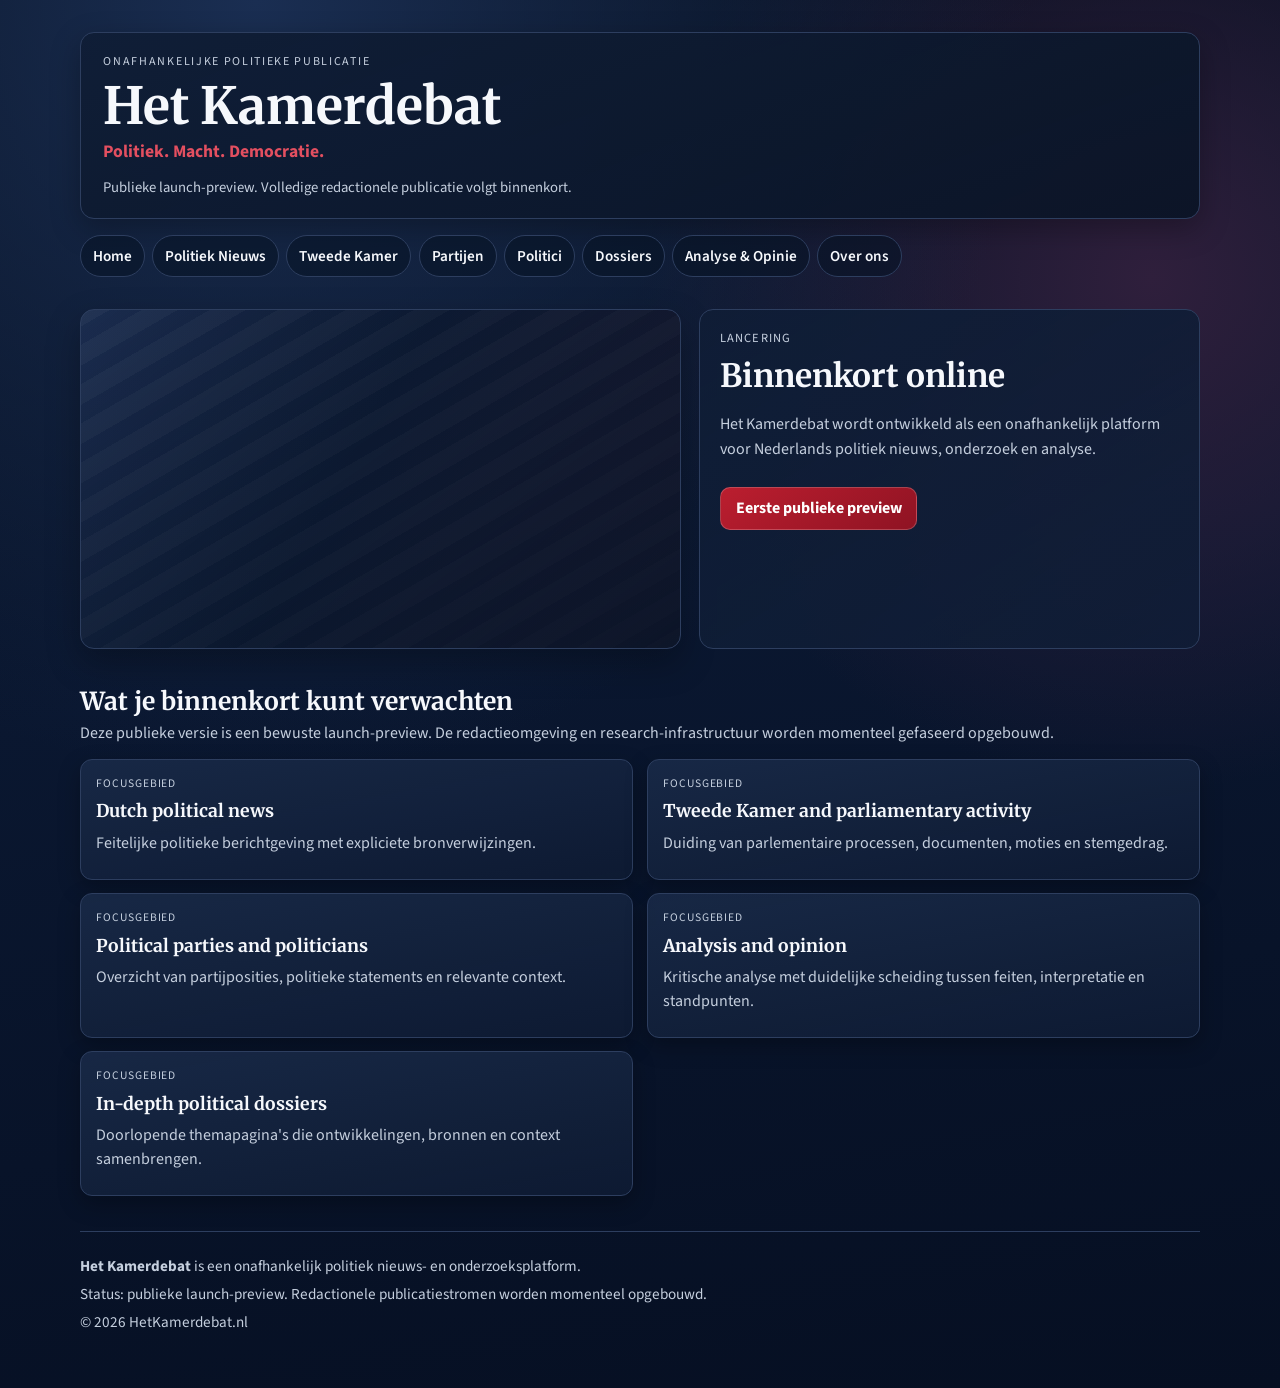
==== website/index.html @ 4af2d3d5 "Prepare static launch preview for Vercel" ====
<!DOCTYPE html>
<html lang="nl">
  <head>
    <meta charset="UTF-8" />
    <meta name="viewport" content="width=device-width, initial-scale=1.0" />
    <title>Het Kamerdebat | Politiek. Macht. Democratie.</title>
    <meta
      name="description"
      content="Het Kamerdebat is een onafhankelijk platform voor Nederlands politiek nieuws, onderzoek en analyse."
    />
    <link rel="preconnect" href="https://fonts.googleapis.com" />
    <link rel="preconnect" href="https://fonts.gstatic.com" crossorigin />
    <link
      href="https://fonts.googleapis.com/css2?family=Merriweather:wght@400;700;900&family=Source+Sans+3:wght@400;600;700&display=swap"
      rel="stylesheet"
    />
    <link rel="stylesheet" href="css/style.css" />
  </head>
  <body>
    <div class="site-shell">
      <header class="site-header">
        <div class="brand-row">
          <p class="kicker">ONAFHANKELIJKE POLITIEKE PUBLICATIE</p>
          <h1>Het Kamerdebat</h1>
          <p class="tagline">Politiek. Macht. Democratie.</p>
          <p class="sample-note">Publieke launch-preview. Volledige redactionele publicatie volgt binnenkort.</p>
        </div>

        <nav aria-label="Hoofdnavigatie" class="main-nav">
          <a href="#">Home</a>
          <a href="#">Politiek Nieuws</a>
          <a href="#">Tweede Kamer</a>
          <a href="#">Partijen</a>
          <a href="#">Politici</a>
          <a href="#">Dossiers</a>
          <a href="#">Analyse &amp; Opinie</a>
          <a href="#">Over ons</a>
        </nav>
      </header>

      <main>
        <section class="hero" aria-labelledby="hero-headline">
          <div class="hero-media" role="img" aria-label="Illustratieve visuele header van het platform"></div>
          <div class="hero-copy">
            <p class="section-label">Lancering</p>
            <h2 id="hero-headline">
              Binnenkort online
            </h2>
            <p>
              Het Kamerdebat wordt ontwikkeld als een onafhankelijk platform voor Nederlands politiek nieuws,
              onderzoek en analyse.
            </p>
            <a class="cta" href="#" aria-disabled="true">Eerste publieke preview</a>
          </div>
        </section>

        <section class="content-section" aria-labelledby="platform-heading">
          <div class="section-head">
            <h3 id="platform-heading">Wat je binnenkort kunt verwachten</h3>
            <p>
              Deze publieke versie is een bewuste launch-preview. De redactieomgeving en research-infrastructuur
              worden momenteel gefaseerd opgebouwd.
            </p>
          </div>
          <div class="card-grid two-col">
            <article class="card">
              <p class="meta">Focusgebied</p>
              <h4>Dutch political news</h4>
              <p>
                Feitelijke politieke berichtgeving met expliciete bronverwijzingen.
              </p>
            </article>
            <article class="card">
              <p class="meta">Focusgebied</p>
              <h4>Tweede Kamer and parliamentary activity</h4>
              <p>
                Duiding van parlementaire processen, documenten, moties en stemgedrag.
              </p>
            </article>
            <article class="card">
              <p class="meta">Focusgebied</p>
              <h4>Political parties and politicians</h4>
              <p>
                Overzicht van partijposities, politieke statements en relevante context.
              </p>
            </article>
            <article class="feature-card">
              <p class="meta">Focusgebied</p>
              <h4>Analysis and opinion</h4>
              <p>
                Kritische analyse met duidelijke scheiding tussen feiten, interpretatie en standpunten.
              </p>
            </article>
            <article class="feature-card">
              <p class="meta">Focusgebied</p>
              <h4>In-depth political dossiers</h4>
              <p>
                Doorlopende themapagina's die ontwikkelingen, bronnen en context samenbrengen.
              </p>
            </article>
          </div>
        </section>
      </main>

      <footer class="site-footer">
        <p><strong>Het Kamerdebat</strong> is een onafhankelijk politiek nieuws- en onderzoeksplatform.</p>
        <p>
          Status: publieke launch-preview. Redactionele publicatiestromen worden momenteel opgebouwd.
        </p>
        <p>© 2026 HetKamerdebat.nl</p>
      </footer>
    </div>
  </body>
</html>
---- website/css/style.css ----
:root {
  --bg: #071225;
  --surface: #0f1d36;
  --surface-soft: #182947;
  --ink: #f6f8fc;
  --ink-soft: #c5cfde;
  --accent: #bb1e2f;
  --accent-soft: #e34f60;
  --stroke: #2d3e5f;
  --shadow: rgba(0, 0, 0, 0.28);
  --radius: 14px;
}

* {
  box-sizing: border-box;
}

body {
  margin: 0;
  font-family: "Source Sans 3", sans-serif;
  color: var(--ink);
  background:
    radial-gradient(circle at 20% 0%, #1a2e52 0%, transparent 45%),
    radial-gradient(circle at 90% 20%, #2f1f3c 0%, transparent 32%),
    linear-gradient(170deg, #050d1b 0%, #0a1730 45%, #060f22 100%);
  min-height: 100vh;
}

.site-shell {
  width: min(1120px, 92vw);
  margin: 0 auto;
  padding: 2rem 0 3rem;
}

.site-header {
  margin-bottom: 2rem;
}

.brand-row {
  padding: 1.25rem 1.4rem;
  border: 1px solid var(--stroke);
  border-radius: var(--radius);
  background: linear-gradient(160deg, rgba(15, 29, 54, 0.96), rgba(10, 20, 38, 0.92));
  box-shadow: 0 10px 30px var(--shadow);
}

.kicker {
  margin: 0;
  font-size: 0.75rem;
  letter-spacing: 0.14em;
  text-transform: uppercase;
  color: var(--ink-soft);
}

.brand-row h1 {
  margin: 0.55rem 0 0.3rem;
  font-family: "Merriweather", serif;
  font-size: clamp(2rem, 4vw, 3.2rem);
  line-height: 1.08;
}

.tagline {
  margin: 0;
  font-size: 1.1rem;
  color: var(--accent-soft);
  font-weight: 700;
}

.sample-note {
  margin: 0.85rem 0 0;
  color: var(--ink-soft);
  font-size: 0.92rem;
}

.main-nav {
  margin-top: 1rem;
  display: flex;
  flex-wrap: wrap;
  gap: 0.45rem;
}

.main-nav a {
  color: var(--ink);
  text-decoration: none;
  padding: 0.55rem 0.75rem;
  border: 1px solid var(--stroke);
  border-radius: 999px;
  background: rgba(7, 18, 37, 0.56);
  font-weight: 600;
  font-size: 0.95rem;
  transition: 0.2s ease;
}

.main-nav a:hover,
.main-nav a:focus-visible {
  border-color: var(--accent-soft);
  color: #fff;
  background: rgba(187, 30, 47, 0.2);
}

.hero {
  display: grid;
  grid-template-columns: 1.2fr 1fr;
  gap: 1.1rem;
  margin-bottom: 2.3rem;
}

.hero-media {
  min-height: 340px;
  border-radius: var(--radius);
  border: 1px solid var(--stroke);
  background:
    linear-gradient(145deg, rgba(5, 12, 24, 0.25), rgba(6, 18, 36, 0.86)),
    repeating-linear-gradient(
      -30deg,
      rgba(255, 255, 255, 0.06),
      rgba(255, 255, 255, 0.06) 18px,
      rgba(255, 255, 255, 0.01) 18px,
      rgba(255, 255, 255, 0.01) 34px
    ),
    linear-gradient(120deg, #1f355f, #0f1f3f 45%, #2c1f3d);
  box-shadow: 0 14px 34px var(--shadow);
}

.hero-copy {
  padding: 1.2rem 1.25rem;
  border-radius: var(--radius);
  border: 1px solid var(--stroke);
  background: linear-gradient(150deg, rgba(15, 29, 54, 0.96), rgba(15, 29, 54, 0.82));
}

.section-label {
  margin: 0;
  text-transform: uppercase;
  letter-spacing: 0.09em;
  color: var(--ink-soft);
  font-size: 0.78rem;
}

.hero-copy h2 {
  margin: 0.55rem 0 0.7rem;
  font-family: "Merriweather", serif;
  font-size: clamp(1.4rem, 2.6vw, 2rem);
  line-height: 1.2;
}

.hero-copy p {
  color: var(--ink-soft);
  line-height: 1.55;
}

.cta {
  display: inline-block;
  margin-top: 0.6rem;
  color: #fff;
  text-decoration: none;
  background: linear-gradient(145deg, var(--accent), #8f1323);
  border: 1px solid rgba(255, 255, 255, 0.2);
  padding: 0.58rem 0.92rem;
  border-radius: 10px;
  font-weight: 700;
}

.content-section {
  margin-bottom: 2rem;
}

.section-head h3 {
  margin: 0;
  font-family: "Merriweather", serif;
  font-size: 1.55rem;
}

.section-head p {
  margin: 0.35rem 0 0.9rem;
  color: var(--ink-soft);
}

.card-grid {
  display: grid;
  gap: 0.85rem;
}

.three-col {
  grid-template-columns: repeat(3, minmax(0, 1fr));
}

.two-col {
  grid-template-columns: repeat(2, minmax(0, 1fr));
}

.card,
.feature-card,
.dossier-list article {
  border: 1px solid var(--stroke);
  border-radius: 12px;
  background: linear-gradient(170deg, rgba(24, 41, 71, 0.92), rgba(14, 27, 51, 0.88));
  padding: 0.92rem 0.95rem;
  box-shadow: 0 8px 22px var(--shadow);
}

.meta {
  margin: 0;
  text-transform: uppercase;
  letter-spacing: 0.08em;
  font-size: 0.72rem;
  color: var(--ink-soft);
}

.card h4,
.feature-card h4,
.dossier-list h4 {
  margin: 0.42rem 0 0.46rem;
  font-family: "Merriweather", serif;
  font-size: 1.1rem;
  line-height: 1.35;
}

.card p,
.feature-card p,
.dossier-list p {
  margin: 0 0 0.55rem;
  color: var(--ink-soft);
  line-height: 1.48;
}

.card a,
.feature-card a {
  color: #ffd1d7;
  text-decoration: none;
  font-weight: 700;
}

.sample-follow {
  display: inline-block;
  margin-top: 0.35rem;
  padding: 0.28rem 0.55rem;
  border-radius: 999px;
  border: 1px solid rgba(227, 79, 96, 0.55);
  color: #ffd1d7;
  background: rgba(187, 30, 47, 0.12);
  font-size: 0.8rem;
}

.dossier-list {
  display: grid;
  gap: 0.75rem;
}

.site-footer {
  margin-top: 2.2rem;
  padding-top: 1rem;
  border-top: 1px solid var(--stroke);
  color: var(--ink-soft);
  font-size: 0.95rem;
}

.site-footer p {
  margin: 0.4rem 0;
}

@media (max-width: 980px) {
  .hero {
    grid-template-columns: 1fr;
  }

  .three-col,
  .two-col {
    grid-template-columns: 1fr 1fr;
  }
}

@media (max-width: 680px) {
  .site-shell {
    width: min(1120px, 94vw);
    padding-top: 1.2rem;
  }

  .brand-row {
    padding: 1rem;
  }

  .main-nav a {
    width: 100%;
    text-align: center;
  }

  .three-col,
  .two-col {
    grid-template-columns: 1fr;
  }

  .hero-media {
    min-height: 240px;
  }
}
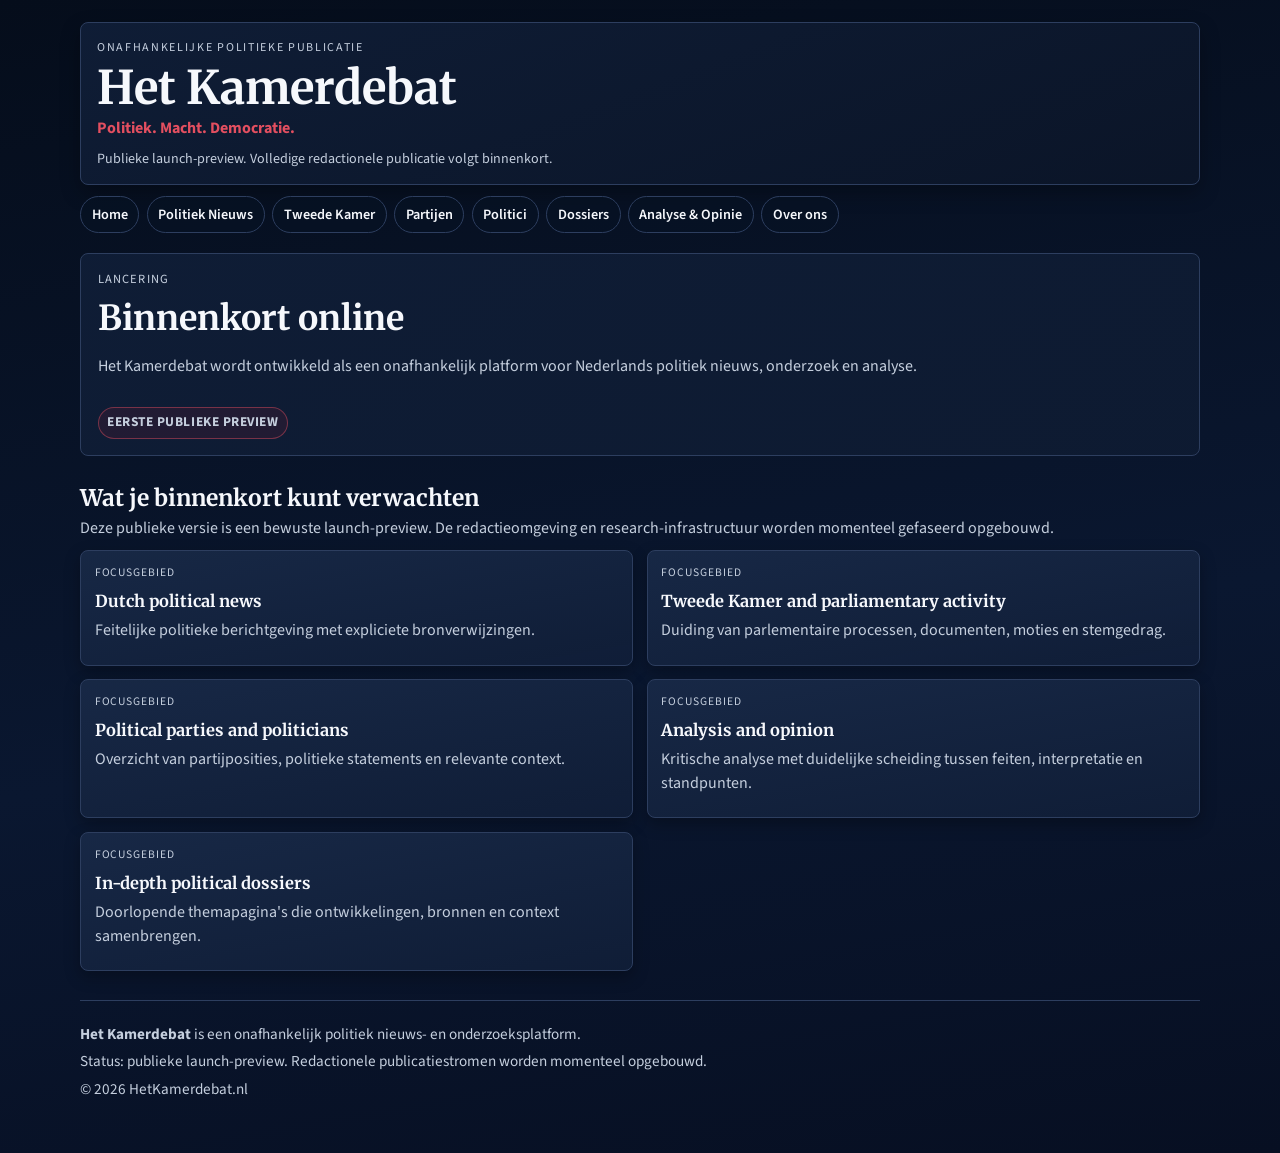
==== commit 2ee17dc9: "Refine mobile editorial layout and compact navigation" ====
--- a/website/index.html
+++ b/website/index.html
@@ -21,26 +21,35 @@
       <header class="site-header">
         <div class="brand-row">
           <p class="kicker">ONAFHANKELIJKE POLITIEKE PUBLICATIE</p>
-          <h1>Het Kamerdebat</h1>
+          <div class="brand-nav-row">
+            <h1>Het Kamerdebat</h1>
+            <label class="menu-button" for="nav-toggle" aria-label="Open navigatiemenu">
+              <span></span>
+              <span></span>
+              <span></span>
+            </label>
+          </div>
           <p class="tagline">Politiek. Macht. Democratie.</p>
           <p class="sample-note">Publieke launch-preview. Volledige redactionele publicatie volgt binnenkort.</p>
         </div>
 
         <nav aria-label="Hoofdnavigatie" class="main-nav">
-          <a href="#">Home</a>
-          <a href="#">Politiek Nieuws</a>
-          <a href="#">Tweede Kamer</a>
-          <a href="#">Partijen</a>
-          <a href="#">Politici</a>
-          <a href="#">Dossiers</a>
-          <a href="#">Analyse &amp; Opinie</a>
-          <a href="#">Over ons</a>
+          <input id="nav-toggle" class="nav-toggle" type="checkbox" />
+          <div class="nav-links">
+            <a href="#">Home</a>
+            <a href="#">Politiek Nieuws</a>
+            <a href="#">Tweede Kamer</a>
+            <a href="#">Partijen</a>
+            <a href="#">Politici</a>
+            <a href="#">Dossiers</a>
+            <a href="#">Analyse &amp; Opinie</a>
+            <a href="#">Over ons</a>
+          </div>
         </nav>
       </header>
 
       <main>
         <section class="hero" aria-labelledby="hero-headline">
-          <div class="hero-media" role="img" aria-label="Illustratieve visuele header van het platform"></div>
           <div class="hero-copy">
             <p class="section-label">Lancering</p>
             <h2 id="hero-headline">
@@ -50,7 +59,7 @@
               Het Kamerdebat wordt ontwikkeld als een onafhankelijk platform voor Nederlands politiek nieuws,
               onderzoek en analyse.
             </p>
-            <a class="cta" href="#" aria-disabled="true">Eerste publieke preview</a>
+            <p class="launch-status">Eerste publieke preview</p>
           </div>
         </section>
 
--- a/website/css/style.css
+++ b/website/css/style.css
@@ -8,7 +8,7 @@
   --accent-soft: #e34f60;
   --stroke: #2d3e5f;
   --shadow: rgba(0, 0, 0, 0.28);
-  --radius: 14px;
+  --radius: 8px;
 }
 
 * {
@@ -19,29 +19,33 @@
   margin: 0;
   font-family: "Source Sans 3", sans-serif;
   color: var(--ink);
-  background:
-    radial-gradient(circle at 20% 0%, #1a2e52 0%, transparent 45%),
-    radial-gradient(circle at 90% 20%, #2f1f3c 0%, transparent 32%),
-    linear-gradient(170deg, #050d1b 0%, #0a1730 45%, #060f22 100%);
+  background: linear-gradient(170deg, #050d1b 0%, #0a1730 58%, #070f22 100%);
   min-height: 100vh;
 }
 
 .site-shell {
   width: min(1120px, 92vw);
   margin: 0 auto;
-  padding: 2rem 0 3rem;
+  padding: 1.4rem 0 3rem;
 }
 
 .site-header {
-  margin-bottom: 2rem;
+  margin-bottom: 1.3rem;
 }
 
 .brand-row {
-  padding: 1.25rem 1.4rem;
+  padding: 0.95rem 1rem;
   border: 1px solid var(--stroke);
   border-radius: var(--radius);
-  background: linear-gradient(160deg, rgba(15, 29, 54, 0.96), rgba(10, 20, 38, 0.92));
-  box-shadow: 0 10px 30px var(--shadow);
+  background: linear-gradient(160deg, rgba(15, 29, 54, 0.98), rgba(11, 21, 40, 0.95));
+  box-shadow: 0 8px 20px var(--shadow);
+}
+
+.brand-nav-row {
+  display: flex;
+  align-items: center;
+  justify-content: space-between;
+  gap: 1rem;
 }
 
 .kicker {
@@ -53,80 +57,90 @@
 }
 
 .brand-row h1 {
-  margin: 0.55rem 0 0.3rem;
+  margin: 0.5rem 0 0.2rem;
   font-family: "Merriweather", serif;
-  font-size: clamp(2rem, 4vw, 3.2rem);
-  line-height: 1.08;
+  font-size: clamp(1.8rem, 4vw, 2.9rem);
+  line-height: 1.04;
 }
 
 .tagline {
-  margin: 0;
-  font-size: 1.1rem;
+  margin: 0.1rem 0 0;
+  font-size: 1rem;
   color: var(--accent-soft);
   font-weight: 700;
 }
 
 .sample-note {
-  margin: 0.85rem 0 0;
-  color: var(--ink-soft);
-  font-size: 0.92rem;
+  margin: 0.65rem 0 0;
+  color: var(--ink-soft);
+  font-size: 0.88rem;
 }
 
 .main-nav {
-  margin-top: 1rem;
+  margin-top: 0.65rem;
+}
+
+.nav-toggle {
+  position: absolute;
+  opacity: 0;
+  pointer-events: none;
+}
+
+.menu-button {
+  display: none;
+  width: 44px;
+  height: 36px;
+  border: 1px solid var(--stroke);
+  border-radius: 6px;
+  align-items: center;
+  justify-content: center;
+  flex-direction: column;
+  gap: 5px;
+  cursor: pointer;
+  background: rgba(7, 18, 37, 0.56);
+}
+
+.menu-button span {
+  width: 18px;
+  height: 2px;
+  background: var(--ink);
+  display: block;
+}
+
+.nav-links {
   display: flex;
   flex-wrap: wrap;
   gap: 0.45rem;
 }
 
-.main-nav a {
+.nav-links a {
   color: var(--ink);
   text-decoration: none;
-  padding: 0.55rem 0.75rem;
+  padding: 0.44rem 0.67rem;
   border: 1px solid var(--stroke);
   border-radius: 999px;
   background: rgba(7, 18, 37, 0.56);
   font-weight: 600;
-  font-size: 0.95rem;
+  font-size: 0.89rem;
   transition: 0.2s ease;
 }
 
-.main-nav a:hover,
-.main-nav a:focus-visible {
+.nav-links a:hover,
+.nav-links a:focus-visible {
   border-color: var(--accent-soft);
   color: #fff;
   background: rgba(187, 30, 47, 0.2);
 }
 
 .hero {
-  display: grid;
-  grid-template-columns: 1.2fr 1fr;
-  gap: 1.1rem;
-  margin-bottom: 2.3rem;
-}
-
-.hero-media {
-  min-height: 340px;
+  margin-bottom: 1.7rem;
+}
+
+.hero-copy {
+  padding: 1rem 1.05rem;
   border-radius: var(--radius);
   border: 1px solid var(--stroke);
-  background:
-    linear-gradient(145deg, rgba(5, 12, 24, 0.25), rgba(6, 18, 36, 0.86)),
-    repeating-linear-gradient(
-      -30deg,
-      rgba(255, 255, 255, 0.06),
-      rgba(255, 255, 255, 0.06) 18px,
-      rgba(255, 255, 255, 0.01) 18px,
-      rgba(255, 255, 255, 0.01) 34px
-    ),
-    linear-gradient(120deg, #1f355f, #0f1f3f 45%, #2c1f3d);
-  box-shadow: 0 14px 34px var(--shadow);
-}
-
-.hero-copy {
-  padding: 1.2rem 1.25rem;
-  border-radius: var(--radius);
-  border: 1px solid var(--stroke);
-  background: linear-gradient(150deg, rgba(15, 29, 54, 0.96), rgba(15, 29, 54, 0.82));
+  background: linear-gradient(150deg, rgba(15, 29, 54, 0.96), rgba(14, 27, 50, 0.9));
 }
 
 .section-label {
@@ -138,9 +152,9 @@
 }
 
 .hero-copy h2 {
-  margin: 0.55rem 0 0.7rem;
+  margin: 0.42rem 0 0.6rem;
   font-family: "Merriweather", serif;
-  font-size: clamp(1.4rem, 2.6vw, 2rem);
+  font-size: clamp(1.42rem, 2.9vw, 2.15rem);
   line-height: 1.2;
 }
 
@@ -161,18 +175,32 @@
   font-weight: 700;
 }
 
+.launch-status {
+  margin: 0.75rem 0 0;
+  display: inline-block;
+  font-size: 0.84rem;
+  font-weight: 700;
+  letter-spacing: 0.04em;
+  text-transform: uppercase;
+  color: #ffd1d7;
+  border: 1px solid rgba(227, 79, 96, 0.45);
+  padding: 0.3rem 0.52rem;
+  border-radius: 999px;
+  background: rgba(187, 30, 47, 0.11);
+}
+
 .content-section {
-  margin-bottom: 2rem;
+  margin-bottom: 1.5rem;
 }
 
 .section-head h3 {
   margin: 0;
   font-family: "Merriweather", serif;
-  font-size: 1.55rem;
+  font-size: 1.43rem;
 }
 
 .section-head p {
-  margin: 0.35rem 0 0.9rem;
+  margin: 0.28rem 0 0.72rem;
   color: var(--ink-soft);
 }
 
@@ -193,10 +221,10 @@
 .feature-card,
 .dossier-list article {
   border: 1px solid var(--stroke);
-  border-radius: 12px;
-  background: linear-gradient(170deg, rgba(24, 41, 71, 0.92), rgba(14, 27, 51, 0.88));
-  padding: 0.92rem 0.95rem;
-  box-shadow: 0 8px 22px var(--shadow);
+  border-radius: 8px;
+  background: linear-gradient(170deg, rgba(24, 41, 71, 0.92), rgba(16, 30, 56, 0.9));
+  padding: 0.82rem 0.85rem;
+  box-shadow: 0 6px 16px var(--shadow);
 }
 
 .meta {
@@ -210,9 +238,9 @@
 .card h4,
 .feature-card h4,
 .dossier-list h4 {
-  margin: 0.42rem 0 0.46rem;
+  margin: 0.3rem 0 0.42rem;
   font-family: "Merriweather", serif;
-  font-size: 1.1rem;
+  font-size: 1.03rem;
   line-height: 1.35;
 }
 
@@ -248,7 +276,7 @@
 }
 
 .site-footer {
-  margin-top: 2.2rem;
+  margin-top: 1.8rem;
   padding-top: 1rem;
   border-top: 1px solid var(--stroke);
   color: var(--ink-soft);
@@ -256,14 +284,10 @@
 }
 
 .site-footer p {
-  margin: 0.4rem 0;
+  margin: 0.35rem 0;
 }
 
 @media (max-width: 980px) {
-  .hero {
-    grid-template-columns: 1fr;
-  }
-
   .three-col,
   .two-col {
     grid-template-columns: 1fr 1fr;
@@ -273,24 +297,75 @@
 @media (max-width: 680px) {
   .site-shell {
     width: min(1120px, 94vw);
-    padding-top: 1.2rem;
+    padding-top: 0.8rem;
   }
 
   .brand-row {
-    padding: 1rem;
-  }
-
-  .main-nav a {
-    width: 100%;
-    text-align: center;
+    padding: 0.8rem 0.82rem;
+  }
+
+  .brand-row h1 {
+    font-size: clamp(1.35rem, 8vw, 1.9rem);
+    line-height: 1.08;
+    margin: 0;
+    max-width: 220px;
+    word-break: keep-all;
+  }
+
+  .tagline {
+    font-size: 0.93rem;
+    margin-top: 0.32rem;
+  }
+
+  .sample-note {
+    margin-top: 0.48rem;
+    font-size: 0.8rem;
+  }
+
+  .menu-button {
+    display: inline-flex;
+  }
+
+  .main-nav {
+    margin-top: 0.52rem;
+  }
+
+  .nav-links {
+    display: none;
+    flex-direction: column;
+    gap: 0.38rem;
+    border: 1px solid var(--stroke);
+    border-radius: 8px;
+    padding: 0.55rem;
+    background: rgba(12, 24, 45, 0.96);
+  }
+
+  .nav-links a {
+    border-radius: 6px;
+    padding: 0.45rem 0.55rem;
+    font-size: 0.9rem;
+    text-align: left;
+  }
+
+  .nav-toggle:checked + .nav-links {
+    display: flex;
+  }
+
+  .hero-copy {
+    padding: 0.85rem 0.82rem;
+  }
+
+  .hero-copy h2 {
+    font-size: clamp(1.28rem, 6.8vw, 1.72rem);
+  }
+
+  .hero-copy p {
+    font-size: 0.95rem;
+    line-height: 1.5;
   }
 
   .three-col,
   .two-col {
     grid-template-columns: 1fr;
   }
-
-  .hero-media {
-    min-height: 240px;
-  }
-}
+}
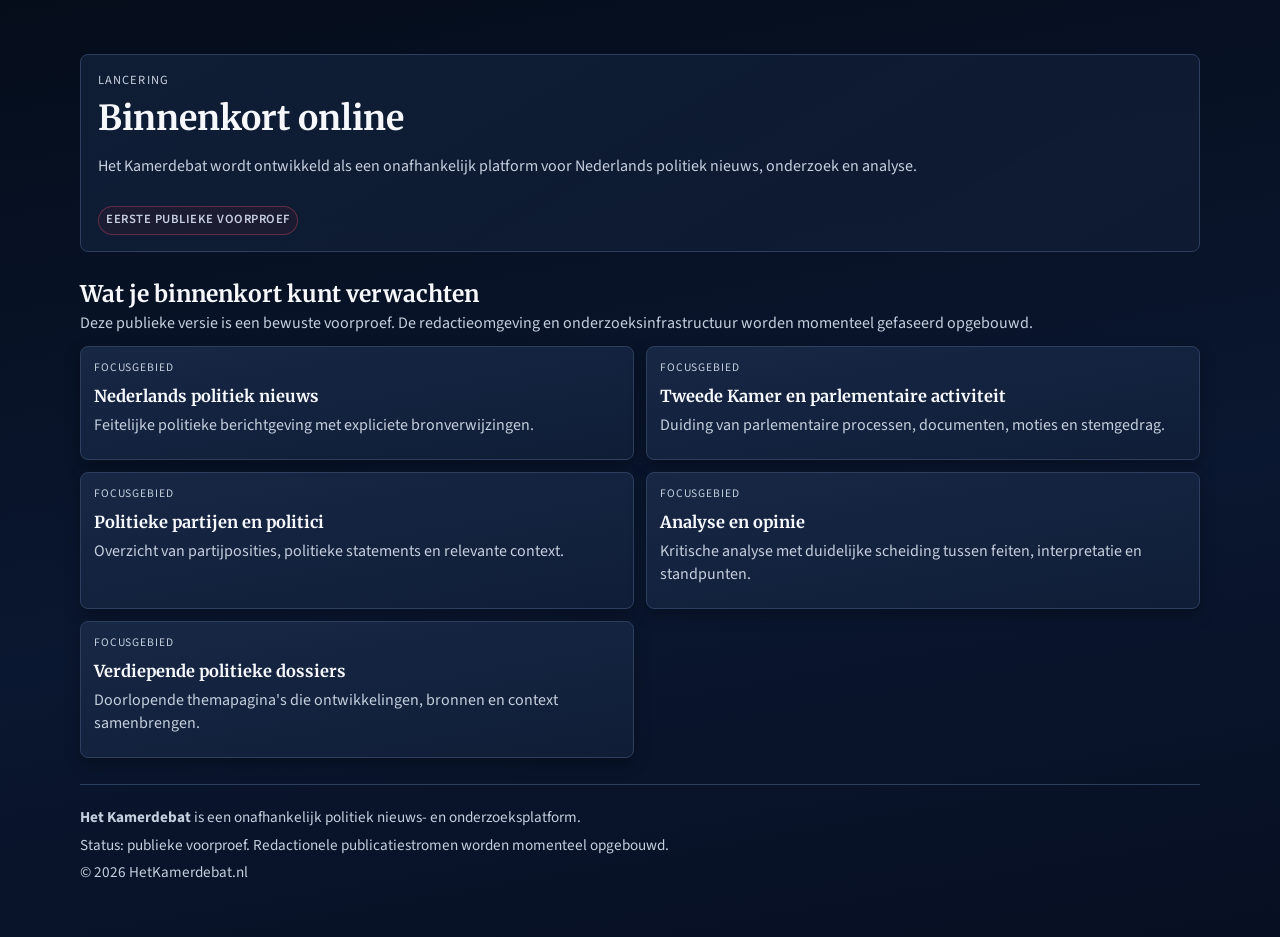
==== commit b40c6189: "Final UI polish: mobile nav, NL copy, accessibility refinements" ====
--- a/website/index.html
+++ b/website/index.html
@@ -19,23 +19,23 @@
   <body>
     <div class="site-shell">
       <header class="site-header">
-        <div class="brand-row">
-          <p class="kicker">ONAFHANKELIJKE POLITIEKE PUBLICATIE</p>
-          <div class="brand-nav-row">
-            <h1>Het Kamerdebat</h1>
-            <label class="menu-button" for="nav-toggle" aria-label="Open navigatiemenu">
-              <span></span>
-              <span></span>
-              <span></span>
-            </label>
+        <details class="main-nav" role="group">
+          <summary class="menu-button" aria-label="Open navigatiemenu">
+            <span></span>
+            <span></span>
+            <span></span>
+          </summary>
+
+          <div class="brand-row">
+            <p class="kicker">ONAFHANKELIJKE POLITIEKE PUBLICATIE</p>
+            <div class="brand-nav-row">
+              <h1>Het Kamerdebat</h1>
+            </div>
+            <p class="tagline">Politiek. Macht. Democratie.</p>
+            <p class="sample-note">Publieke voorproef. Volledige redactionele publicatie volgt binnenkort.</p>
           </div>
-          <p class="tagline">Politiek. Macht. Democratie.</p>
-          <p class="sample-note">Publieke launch-preview. Volledige redactionele publicatie volgt binnenkort.</p>
-        </div>
 
-        <nav aria-label="Hoofdnavigatie" class="main-nav">
-          <input id="nav-toggle" class="nav-toggle" type="checkbox" />
-          <div class="nav-links">
+          <nav aria-label="Hoofdnavigatie" class="nav-links">
             <a href="#">Home</a>
             <a href="#">Politiek Nieuws</a>
             <a href="#">Tweede Kamer</a>
@@ -44,8 +44,8 @@
             <a href="#">Dossiers</a>
             <a href="#">Analyse &amp; Opinie</a>
             <a href="#">Over ons</a>
-          </div>
-        </nav>
+          </nav>
+        </details>
       </header>
 
       <main>
@@ -59,7 +59,7 @@
               Het Kamerdebat wordt ontwikkeld als een onafhankelijk platform voor Nederlands politiek nieuws,
               onderzoek en analyse.
             </p>
-            <p class="launch-status">Eerste publieke preview</p>
+            <p class="launch-status">Eerste publieke voorproef</p>
           </div>
         </section>
 
@@ -67,42 +67,42 @@
           <div class="section-head">
             <h3 id="platform-heading">Wat je binnenkort kunt verwachten</h3>
             <p>
-              Deze publieke versie is een bewuste launch-preview. De redactieomgeving en research-infrastructuur
+              Deze publieke versie is een bewuste voorproef. De redactieomgeving en onderzoeksinfrastructuur
               worden momenteel gefaseerd opgebouwd.
             </p>
           </div>
           <div class="card-grid two-col">
             <article class="card">
               <p class="meta">Focusgebied</p>
-              <h4>Dutch political news</h4>
+              <h4>Nederlands politiek nieuws</h4>
               <p>
                 Feitelijke politieke berichtgeving met expliciete bronverwijzingen.
               </p>
             </article>
             <article class="card">
               <p class="meta">Focusgebied</p>
-              <h4>Tweede Kamer and parliamentary activity</h4>
+              <h4>Tweede Kamer en parlementaire activiteit</h4>
               <p>
                 Duiding van parlementaire processen, documenten, moties en stemgedrag.
               </p>
             </article>
             <article class="card">
               <p class="meta">Focusgebied</p>
-              <h4>Political parties and politicians</h4>
+              <h4>Politieke partijen en politici</h4>
               <p>
                 Overzicht van partijposities, politieke statements en relevante context.
               </p>
             </article>
             <article class="feature-card">
               <p class="meta">Focusgebied</p>
-              <h4>Analysis and opinion</h4>
+              <h4>Analyse en opinie</h4>
               <p>
                 Kritische analyse met duidelijke scheiding tussen feiten, interpretatie en standpunten.
               </p>
             </article>
             <article class="feature-card">
               <p class="meta">Focusgebied</p>
-              <h4>In-depth political dossiers</h4>
+              <h4>Verdiepende politieke dossiers</h4>
               <p>
                 Doorlopende themapagina's die ontwikkelingen, bronnen en context samenbrengen.
               </p>
@@ -114,7 +114,7 @@
       <footer class="site-footer">
         <p><strong>Het Kamerdebat</strong> is een onafhankelijk politiek nieuws- en onderzoeksplatform.</p>
         <p>
-          Status: publieke launch-preview. Redactionele publicatiestromen worden momenteel opgebouwd.
+          Status: publieke voorproef. Redactionele publicatiestromen worden momenteel opgebouwd.
         </p>
         <p>© 2026 HetKamerdebat.nl</p>
       </footer>
--- a/website/css/style.css
+++ b/website/css/style.css
@@ -78,12 +78,7 @@
 
 .main-nav {
   margin-top: 0.65rem;
-}
-
-.nav-toggle {
-  position: absolute;
-  opacity: 0;
-  pointer-events: none;
+  position: relative;
 }
 
 .menu-button {
@@ -98,6 +93,15 @@
   gap: 5px;
   cursor: pointer;
   background: rgba(7, 18, 37, 0.56);
+  list-style: none;
+  position: absolute;
+  top: 0.86rem;
+  right: 0.92rem;
+  z-index: 3;
+}
+
+.menu-button::-webkit-details-marker {
+  display: none;
 }
 
 .menu-button span {
@@ -110,7 +114,7 @@
 .nav-links {
   display: flex;
   flex-wrap: wrap;
-  gap: 0.45rem;
+  gap: 0.42rem;
 }
 
 .nav-links a {
@@ -130,6 +134,12 @@
   border-color: var(--accent-soft);
   color: #fff;
   background: rgba(187, 30, 47, 0.2);
+}
+
+.menu-button:focus-visible,
+.nav-links a:focus-visible {
+  outline: 2px solid var(--accent-soft);
+  outline-offset: 2px;
 }
 
 .hero {
@@ -176,21 +186,21 @@
 }
 
 .launch-status {
-  margin: 0.75rem 0 0;
+  margin: 0.68rem 0 0;
   display: inline-block;
-  font-size: 0.84rem;
-  font-weight: 700;
+  font-size: 0.79rem;
+  font-weight: 600;
   letter-spacing: 0.04em;
   text-transform: uppercase;
-  color: #ffd1d7;
-  border: 1px solid rgba(227, 79, 96, 0.45);
-  padding: 0.3rem 0.52rem;
+  color: #f2c7ce;
+  border: 1px solid rgba(227, 79, 96, 0.35);
+  padding: 0.24rem 0.46rem;
   border-radius: 999px;
-  background: rgba(187, 30, 47, 0.11);
+  background: rgba(187, 30, 47, 0.08);
 }
 
 .content-section {
-  margin-bottom: 1.5rem;
+  margin-bottom: 1.35rem;
 }
 
 .section-head h3 {
@@ -206,7 +216,7 @@
 
 .card-grid {
   display: grid;
-  gap: 0.85rem;
+  gap: 0.75rem;
 }
 
 .three-col {
@@ -223,7 +233,7 @@
   border: 1px solid var(--stroke);
   border-radius: 8px;
   background: linear-gradient(170deg, rgba(24, 41, 71, 0.92), rgba(16, 30, 56, 0.9));
-  padding: 0.82rem 0.85rem;
+  padding: 0.76rem 0.8rem;
   box-shadow: 0 6px 16px var(--shadow);
 }
 
@@ -259,24 +269,8 @@
   font-weight: 700;
 }
 
-.sample-follow {
-  display: inline-block;
-  margin-top: 0.35rem;
-  padding: 0.28rem 0.55rem;
-  border-radius: 999px;
-  border: 1px solid rgba(227, 79, 96, 0.55);
-  color: #ffd1d7;
-  background: rgba(187, 30, 47, 0.12);
-  font-size: 0.8rem;
-}
-
-.dossier-list {
-  display: grid;
-  gap: 0.75rem;
-}
-
 .site-footer {
-  margin-top: 1.8rem;
+  margin-top: 1.6rem;
   padding-top: 1rem;
   border-top: 1px solid var(--stroke);
   color: var(--ink-soft);
@@ -301,7 +295,8 @@
   }
 
   .brand-row {
-    padding: 0.8rem 0.82rem;
+    padding: 0.72rem 0.78rem;
+    padding-right: 3.9rem;
   }
 
   .brand-row h1 {
@@ -324,30 +319,32 @@
 
   .menu-button {
     display: inline-flex;
+    top: 0.7rem;
+    right: 0.74rem;
   }
 
   .main-nav {
-    margin-top: 0.52rem;
+    margin-top: 0.5rem;
   }
 
   .nav-links {
     display: none;
     flex-direction: column;
-    gap: 0.38rem;
+    gap: 0.32rem;
     border: 1px solid var(--stroke);
     border-radius: 8px;
-    padding: 0.55rem;
+    padding: 0.46rem;
     background: rgba(12, 24, 45, 0.96);
   }
 
   .nav-links a {
     border-radius: 6px;
-    padding: 0.45rem 0.55rem;
-    font-size: 0.9rem;
+    padding: 0.4rem 0.52rem;
+    font-size: 0.88rem;
     text-align: left;
   }
 
-  .nav-toggle:checked + .nav-links {
+  .main-nav[open] .nav-links {
     display: flex;
   }
 
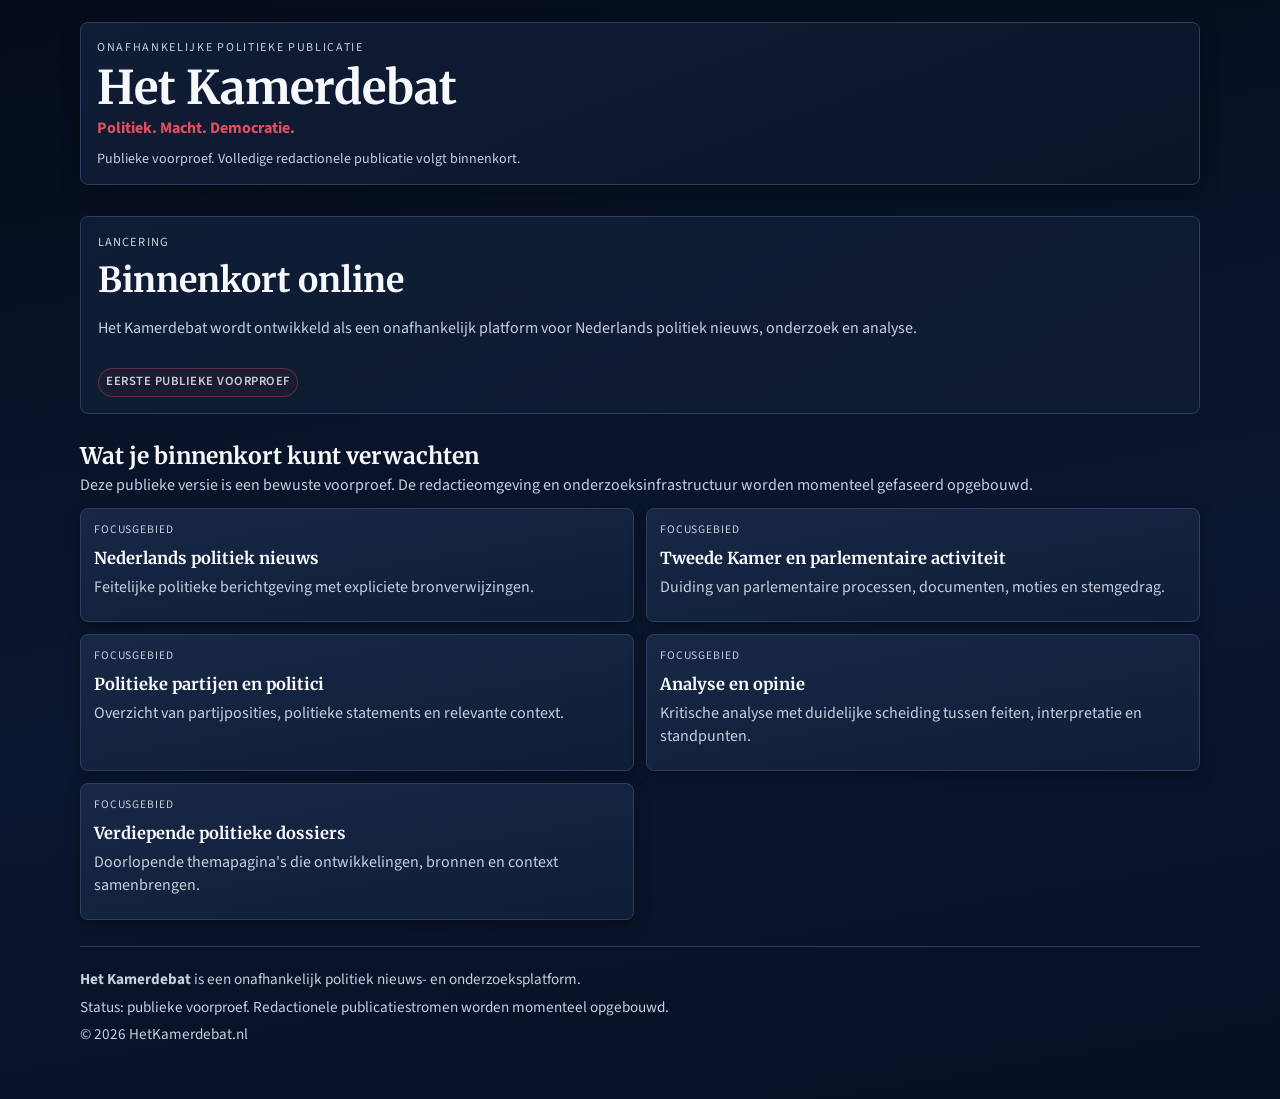
==== commit 5fc0839b: "Fix header visibility by separating brand from mobile menu details" ====
--- a/website/index.html
+++ b/website/index.html
@@ -19,21 +19,21 @@
   <body>
     <div class="site-shell">
       <header class="site-header">
+        <div class="brand-row">
+          <p class="kicker">ONAFHANKELIJKE POLITIEKE PUBLICATIE</p>
+          <div class="brand-nav-row">
+            <h1>Het Kamerdebat</h1>
+          </div>
+          <p class="tagline">Politiek. Macht. Democratie.</p>
+          <p class="sample-note">Publieke voorproef. Volledige redactionele publicatie volgt binnenkort.</p>
+        </div>
+
         <details class="main-nav" role="group">
           <summary class="menu-button" aria-label="Open navigatiemenu">
             <span></span>
             <span></span>
             <span></span>
           </summary>
-
-          <div class="brand-row">
-            <p class="kicker">ONAFHANKELIJKE POLITIEKE PUBLICATIE</p>
-            <div class="brand-nav-row">
-              <h1>Het Kamerdebat</h1>
-            </div>
-            <p class="tagline">Politiek. Macht. Democratie.</p>
-            <p class="sample-note">Publieke voorproef. Volledige redactionele publicatie volgt binnenkort.</p>
-          </div>
 
           <nav aria-label="Hoofdnavigatie" class="nav-links">
             <a href="#">Home</a>
--- a/website/css/style.css
+++ b/website/css/style.css
@@ -77,7 +77,7 @@
 }
 
 .main-nav {
-  margin-top: 0.65rem;
+  margin-top: 0.6rem;
   position: relative;
 }
 
@@ -296,7 +296,6 @@
 
   .brand-row {
     padding: 0.72rem 0.78rem;
-    padding-right: 3.9rem;
   }
 
   .brand-row h1 {
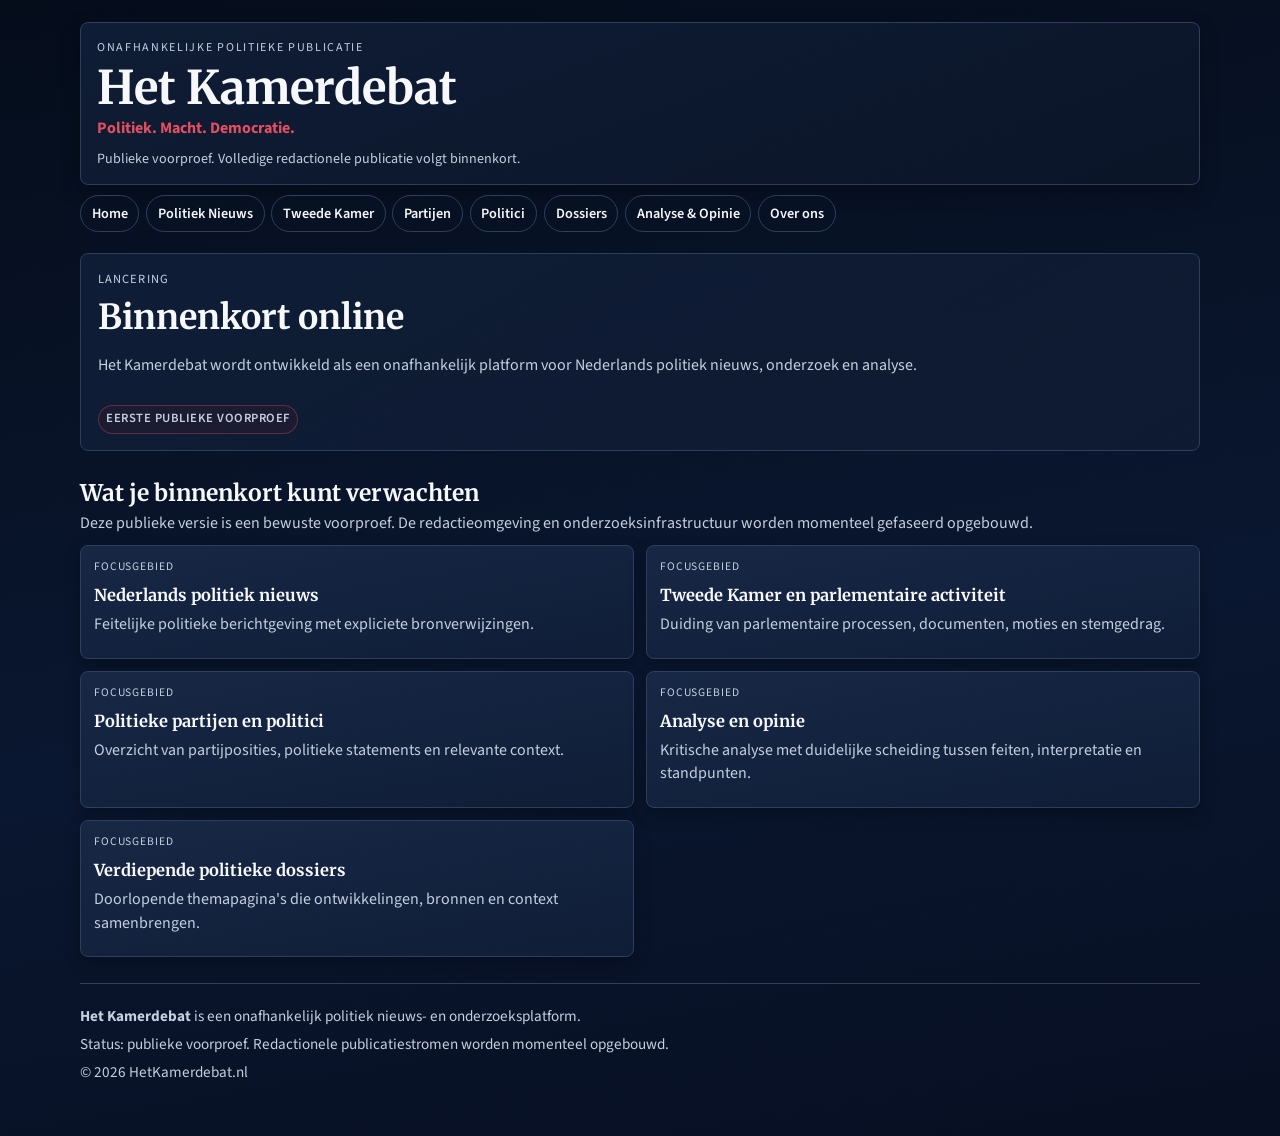
==== commit 13ef4e7e: "Use robust JS hamburger nav for tablet/mobile and keep desktop menu visible" ====
--- a/website/index.html
+++ b/website/index.html
@@ -28,14 +28,14 @@
           <p class="sample-note">Publieke voorproef. Volledige redactionele publicatie volgt binnenkort.</p>
         </div>
 
-        <details class="main-nav" role="group">
-          <summary class="menu-button" aria-label="Open navigatiemenu">
+        <div class="main-nav" role="group">
+          <button class="menu-button" aria-label="Open navigatiemenu" aria-expanded="false" aria-controls="site-nav">
             <span></span>
             <span></span>
             <span></span>
-          </summary>
+          </button>
 
-          <nav aria-label="Hoofdnavigatie" class="nav-links">
+          <nav id="site-nav" aria-label="Hoofdnavigatie" class="nav-links">
             <a href="#">Home</a>
             <a href="#">Politiek Nieuws</a>
             <a href="#">Tweede Kamer</a>
@@ -45,7 +45,7 @@
             <a href="#">Analyse &amp; Opinie</a>
             <a href="#">Over ons</a>
           </nav>
-        </details>
+        </div>
       </header>
 
       <main>
@@ -119,5 +119,24 @@
         <p>© 2026 HetKamerdebat.nl</p>
       </footer>
     </div>
+    <script>
+      (function () {
+        var navWrap = document.querySelector('.main-nav');
+        var menuButton = document.querySelector('.menu-button');
+        if (!navWrap || !menuButton) return;
+
+        menuButton.addEventListener('click', function () {
+          var isOpen = navWrap.classList.toggle('is-open');
+          menuButton.setAttribute('aria-expanded', isOpen ? 'true' : 'false');
+        });
+
+        window.addEventListener('resize', function () {
+          if (window.innerWidth > 1024) {
+            navWrap.classList.remove('is-open');
+            menuButton.setAttribute('aria-expanded', 'false');
+          }
+        });
+      })();
+    </script>
   </body>
 </html>
--- a/website/css/style.css
+++ b/website/css/style.css
@@ -31,6 +31,7 @@
 
 .site-header {
   margin-bottom: 1.3rem;
+  position: relative;
 }
 
 .brand-row {
@@ -78,10 +79,10 @@
 
 .main-nav {
   margin-top: 0.6rem;
-  position: relative;
 }
 
 .menu-button {
+  appearance: none;
   display: none;
   width: 44px;
   height: 36px;
@@ -100,10 +101,6 @@
   z-index: 3;
 }
 
-.menu-button::-webkit-details-marker {
-  display: none;
-}
-
 .menu-button span {
   width: 18px;
   height: 2px;
@@ -288,7 +285,7 @@
   }
 }
 
-@media (max-width: 680px) {
+@media (max-width: 1024px) {
   .site-shell {
     width: min(1120px, 94vw);
     padding-top: 0.8rem;
@@ -343,8 +340,62 @@
     text-align: left;
   }
 
-  .main-nav[open] .nav-links {
+  .main-nav.is-open .nav-links {
     display: flex;
+  }
+
+  .main-nav.is-open .menu-button {
+    border-color: var(--accent-soft);
+    background: rgba(187, 30, 47, 0.2);
+  }
+
+  .main-nav.is-open .menu-button span:nth-child(1) {
+    transform: translateY(7px) rotate(45deg);
+  }
+
+  .main-nav.is-open .menu-button span:nth-child(2) {
+    opacity: 0;
+  }
+
+  .main-nav.is-open .menu-button span:nth-child(3) {
+    transform: translateY(-7px) rotate(-45deg);
+  }
+
+  .menu-button span {
+    transition: transform 0.2s ease, opacity 0.2s ease;
+  }
+
+  .hero-copy h2 {
+    font-size: clamp(1.28rem, 5vw, 1.72rem);
+  }
+}
+
+@media (max-width: 680px) {
+  .site-shell {
+    width: min(1120px, 94vw);
+    padding-top: 0.8rem;
+  }
+
+  .brand-row {
+    padding: 0.72rem 0.78rem;
+  }
+
+  .brand-row h1 {
+    font-size: clamp(1.35rem, 8vw, 1.9rem);
+    line-height: 1.08;
+    margin: 0;
+    max-width: 220px;
+    word-break: keep-all;
+  }
+
+  .tagline {
+    font-size: 0.93rem;
+    margin-top: 0.32rem;
+  }
+
+  .sample-note {
+    margin-top: 0.48rem;
+    font-size: 0.8rem;
   }
 
   .hero-copy {
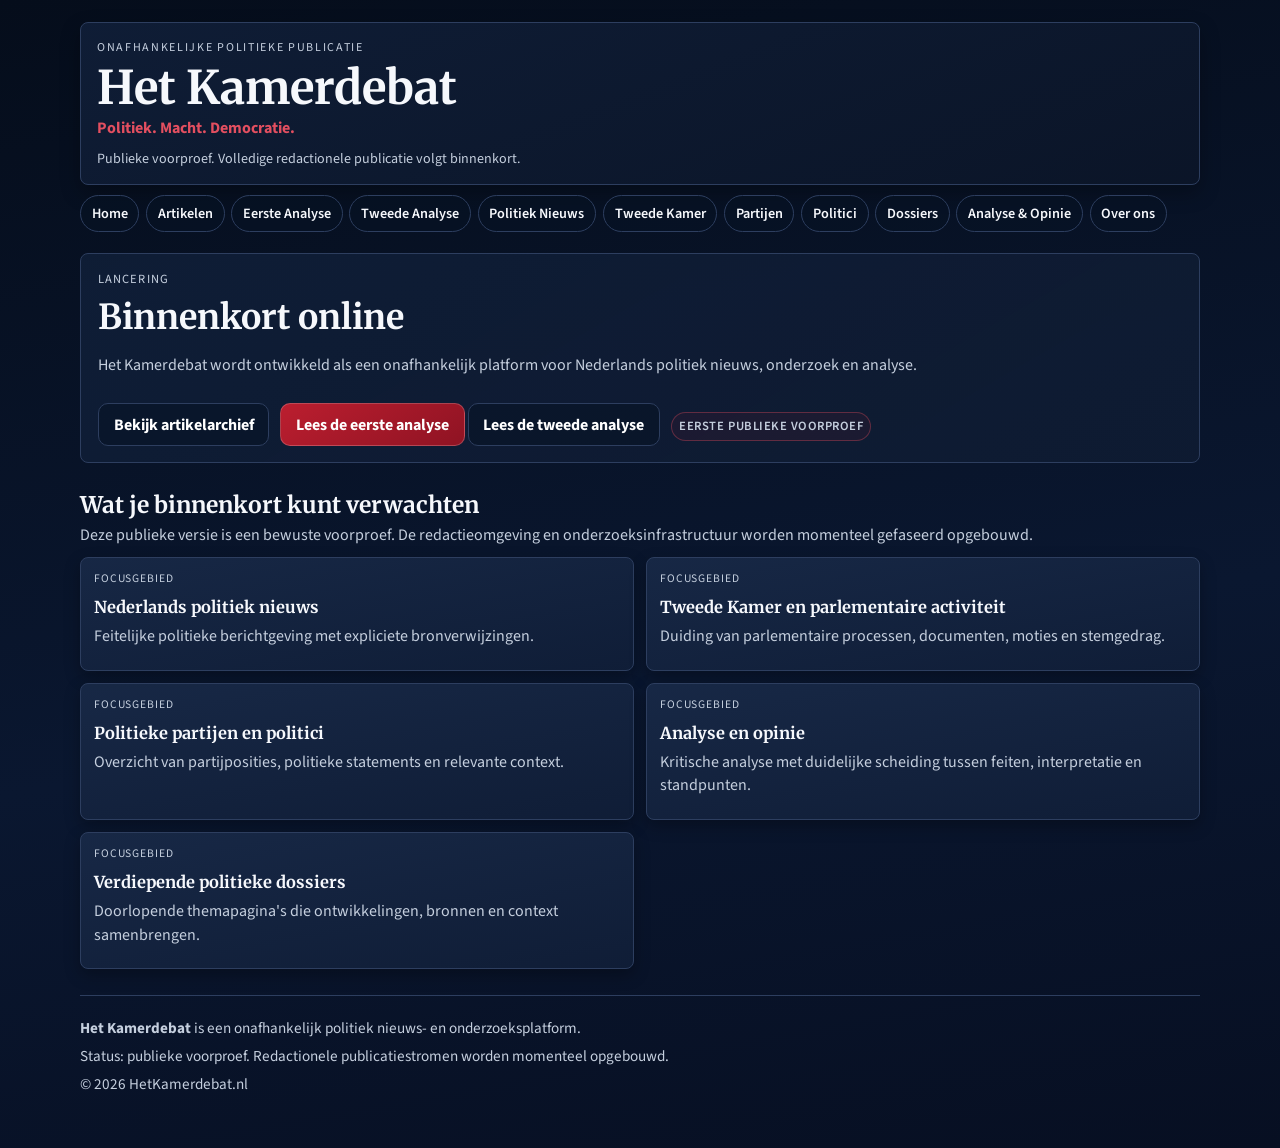
==== commit db4a8d9e: "Publish second analysis and expand markdown article archive" ====
--- a/website/index.html
+++ b/website/index.html
@@ -37,6 +37,9 @@
 
           <nav id="site-nav" aria-label="Hoofdnavigatie" class="nav-links">
             <a href="#">Home</a>
+            <a href="articles.html">Artikelen</a>
+            <a href="article-zichtbaarheid-controle.html">Eerste Analyse</a>
+            <a href="article-van-motie-tot-uitvoering.html">Tweede Analyse</a>
             <a href="#">Politiek Nieuws</a>
             <a href="#">Tweede Kamer</a>
             <a href="#">Partijen</a>
@@ -59,6 +62,9 @@
               Het Kamerdebat wordt ontwikkeld als een onafhankelijk platform voor Nederlands politiek nieuws,
               onderzoek en analyse.
             </p>
+            <a class="cta cta-secondary" href="articles.html">Bekijk artikelarchief</a>
+            <a class="cta" href="article-zichtbaarheid-controle.html">Lees de eerste analyse</a>
+            <a class="cta cta-secondary" href="article-van-motie-tot-uitvoering.html">Lees de tweede analyse</a>
             <p class="launch-status">Eerste publieke voorproef</p>
           </div>
         </section>
--- a/website/css/style.css
+++ b/website/css/style.css
@@ -62,6 +62,11 @@
   font-family: "Merriweather", serif;
   font-size: clamp(1.8rem, 4vw, 2.9rem);
   line-height: 1.04;
+}
+
+.brand-link {
+  color: inherit;
+  text-decoration: none;
 }
 
 .tagline {
@@ -182,6 +187,18 @@
   font-weight: 700;
 }
 
+.cta-secondary {
+  margin-right: 0.5rem;
+  background: rgba(7, 18, 37, 0.56);
+  border: 1px solid var(--stroke);
+}
+
+.cta-secondary:hover,
+.cta-secondary:focus-visible {
+  border-color: var(--accent-soft);
+  background: rgba(187, 30, 47, 0.2);
+}
+
 .launch-status {
   margin: 0.68rem 0 0;
   display: inline-block;
@@ -278,6 +295,137 @@
   margin: 0.35rem 0;
 }
 
+.analysis-article {
+  border: 1px solid var(--stroke);
+  border-radius: var(--radius);
+  background: linear-gradient(160deg, rgba(15, 29, 54, 0.97), rgba(11, 22, 42, 0.94));
+  box-shadow: 0 10px 24px var(--shadow);
+  padding: 1.1rem 1rem;
+}
+
+.article-actions {
+  display: flex;
+  flex-wrap: wrap;
+  gap: 0.45rem;
+  margin-bottom: 0.65rem;
+}
+
+.article-actions a {
+  color: var(--ink);
+  text-decoration: none;
+  padding: 0.35rem 0.58rem;
+  border: 1px solid var(--stroke);
+  border-radius: 999px;
+  font-size: 0.84rem;
+  background: rgba(7, 18, 37, 0.56);
+}
+
+.article-actions a:hover,
+.article-actions a:focus-visible {
+  border-color: var(--accent-soft);
+  background: rgba(187, 30, 47, 0.2);
+}
+
+.analysis-article h2 {
+  margin: 0.35rem 0 0.75rem;
+  font-family: "Merriweather", serif;
+  font-size: clamp(1.45rem, 3vw, 2.25rem);
+  line-height: 1.2;
+}
+
+.analysis-article h3 {
+  margin: 1.3rem 0 0.45rem;
+  font-family: "Merriweather", serif;
+  font-size: 1.15rem;
+}
+
+.analysis-article p {
+  color: var(--ink-soft);
+  line-height: 1.62;
+  margin: 0.38rem 0 0.72rem;
+}
+
+.analysis-article ul,
+.analysis-article ol {
+  margin: 0.2rem 0 0.85rem;
+  padding-left: 1.05rem;
+  color: var(--ink-soft);
+}
+
+.analysis-article li {
+  margin: 0.35rem 0;
+  line-height: 1.52;
+}
+
+.analysis-article a {
+  color: #ffd1d7;
+}
+
+.article-intro {
+  border-left: 3px solid rgba(227, 79, 96, 0.7);
+  padding-left: 0.72rem;
+}
+
+.archive-list {
+  display: grid;
+  gap: 0.8rem;
+}
+
+.archive-card {
+  border: 1px solid var(--stroke);
+  border-radius: 8px;
+  background: linear-gradient(170deg, rgba(24, 41, 71, 0.92), rgba(16, 30, 56, 0.9));
+  padding: 0.9rem;
+  box-shadow: 0 6px 16px var(--shadow);
+}
+
+.archive-card h3 {
+  margin: 0.35rem 0 0.5rem;
+  font-family: "Merriweather", serif;
+  font-size: 1.2rem;
+  line-height: 1.32;
+}
+
+.archive-summary {
+  margin: 0;
+  color: var(--ink-soft);
+  line-height: 1.54;
+}
+
+.archive-meta {
+  margin: 0.52rem 0 0;
+  color: var(--ink-soft);
+  font-size: 0.86rem;
+}
+
+.archive-link {
+  display: inline-block;
+  margin-top: 0.72rem;
+  color: #ffd1d7;
+  text-decoration: none;
+  font-weight: 700;
+}
+
+.archive-link:hover,
+.archive-link:focus-visible {
+  text-decoration: underline;
+}
+
+.archive-home-link {
+  margin-top: 1rem;
+}
+
+.archive-home-link a {
+  color: #ffd1d7;
+  font-weight: 700;
+  text-decoration: none;
+}
+
+.archive-home-link a:hover,
+.archive-home-link a:focus-visible {
+  text-decoration: underline;
+}
+
 @media (max-width: 980px) {
   .three-col,
   .two-col {
@@ -368,6 +516,10 @@
   .hero-copy h2 {
     font-size: clamp(1.28rem, 5vw, 1.72rem);
   }
+
+  .analysis-article {
+    padding: 0.88rem 0.82rem;
+  }
 }
 
 @media (max-width: 680px) {
@@ -411,6 +563,18 @@
     line-height: 1.5;
   }
 
+  .cta-secondary {
+    margin-right: 0;
+  }
+
+  .analysis-article h2 {
+    font-size: clamp(1.25rem, 6.3vw, 1.7rem);
+  }
+
+  .analysis-article h3 {
+    font-size: 1.04rem;
+  }
+
   .three-col,
   .two-col {
     grid-template-columns: 1fr;
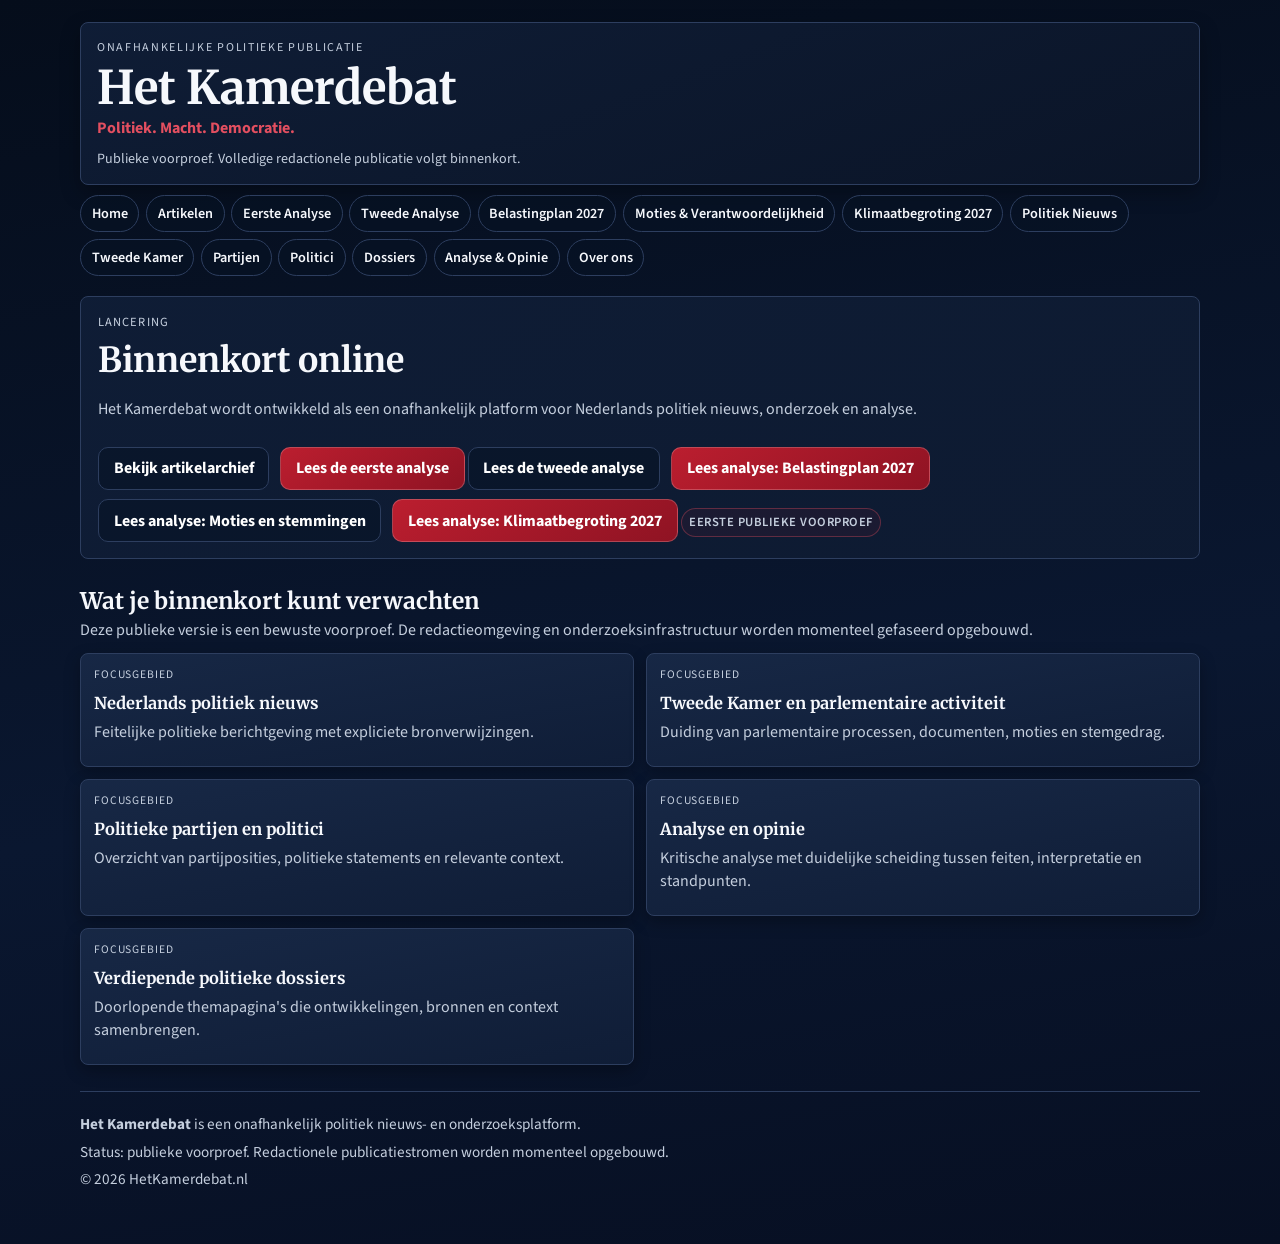
==== commit 15e4a2bd: "Add three parliamentary analysis articles and site integration" ====
--- a/website/index.html
+++ b/website/index.html
@@ -40,6 +40,9 @@
             <a href="articles.html">Artikelen</a>
             <a href="article-zichtbaarheid-controle.html">Eerste Analyse</a>
             <a href="article-van-motie-tot-uitvoering.html">Tweede Analyse</a>
+            <a href="article-belastingplan-2027-minderheidskabinet.html">Belastingplan 2027</a>
+            <a href="article-moties-stemmingen-politieke-verantwoordelijkheid.html">Moties &amp; Verantwoordelijkheid</a>
+            <a href="article-klimaatbegroting-2027.html">Klimaatbegroting 2027</a>
             <a href="#">Politiek Nieuws</a>
             <a href="#">Tweede Kamer</a>
             <a href="#">Partijen</a>
@@ -65,6 +68,9 @@
             <a class="cta cta-secondary" href="articles.html">Bekijk artikelarchief</a>
             <a class="cta" href="article-zichtbaarheid-controle.html">Lees de eerste analyse</a>
             <a class="cta cta-secondary" href="article-van-motie-tot-uitvoering.html">Lees de tweede analyse</a>
+            <a class="cta" href="article-belastingplan-2027-minderheidskabinet.html">Lees analyse: Belastingplan 2027</a>
+            <a class="cta cta-secondary" href="article-moties-stemmingen-politieke-verantwoordelijkheid.html">Lees analyse: Moties en stemmingen</a>
+            <a class="cta" href="article-klimaatbegroting-2027.html">Lees analyse: Klimaatbegroting 2027</a>
             <p class="launch-status">Eerste publieke voorproef</p>
           </div>
         </section>
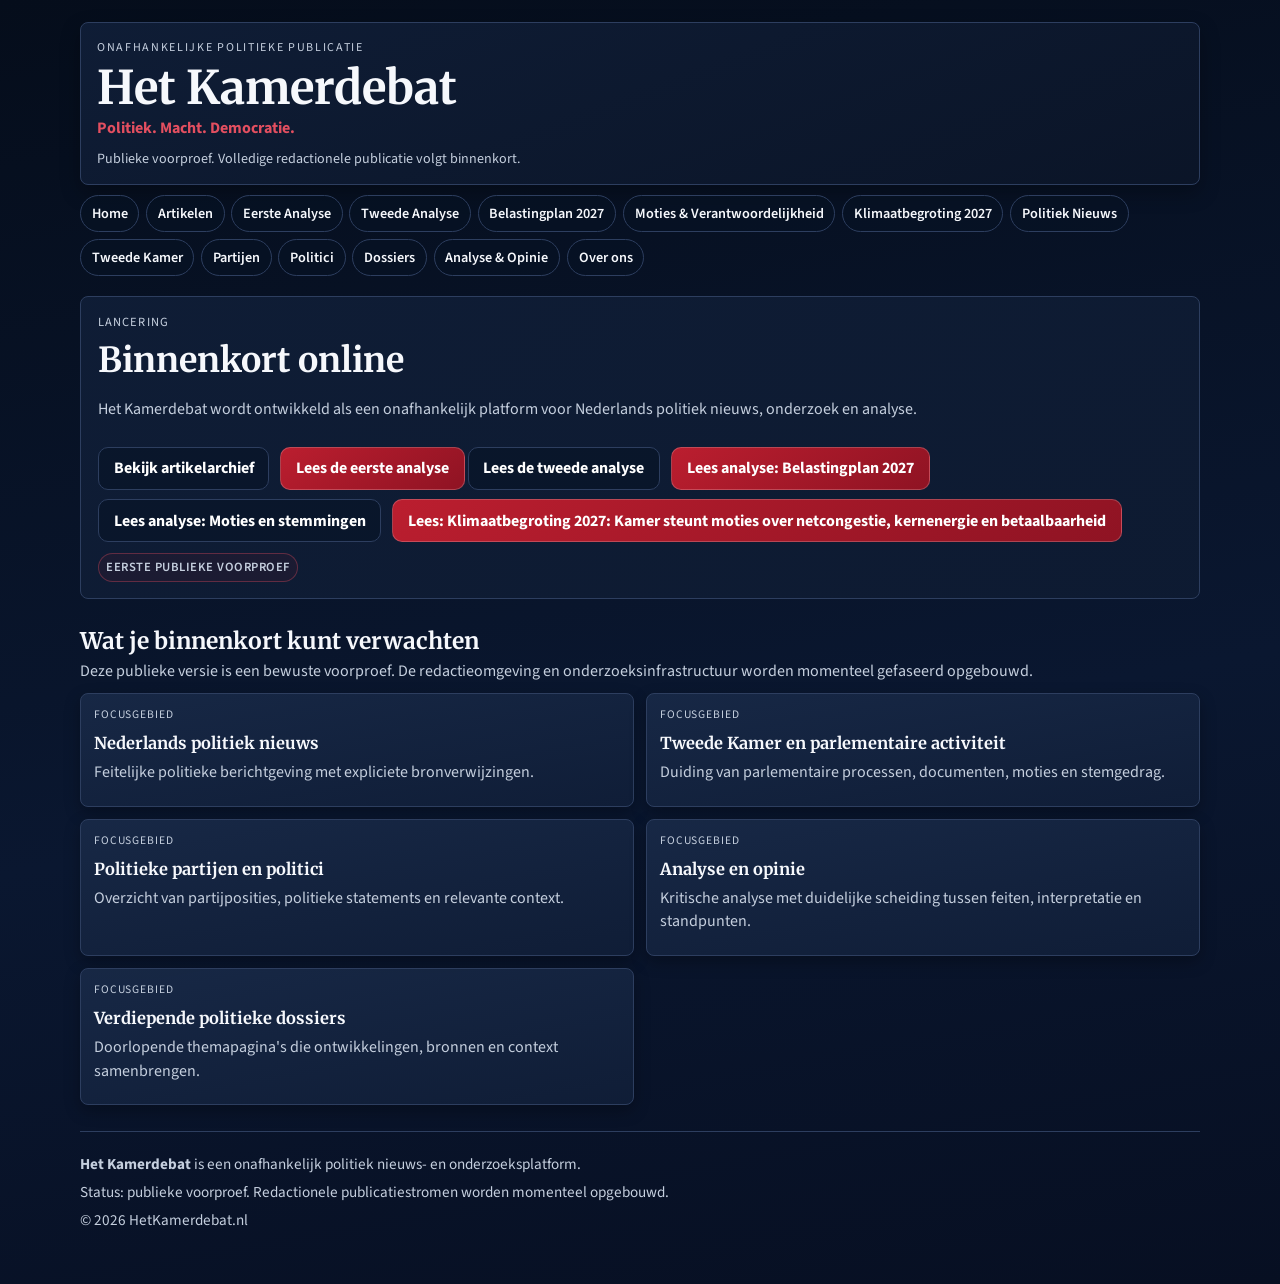
==== commit 483f4c35: "Publish Climate Budget 2027 analysis" ====
--- a/website/index.html
+++ b/website/index.html
@@ -70,7 +70,7 @@
             <a class="cta cta-secondary" href="article-van-motie-tot-uitvoering.html">Lees de tweede analyse</a>
             <a class="cta" href="article-belastingplan-2027-minderheidskabinet.html">Lees analyse: Belastingplan 2027</a>
             <a class="cta cta-secondary" href="article-moties-stemmingen-politieke-verantwoordelijkheid.html">Lees analyse: Moties en stemmingen</a>
-            <a class="cta" href="article-klimaatbegroting-2027.html">Lees analyse: Klimaatbegroting 2027</a>
+            <a class="cta" href="article-klimaatbegroting-2027.html">Lees: Klimaatbegroting 2027: Kamer steunt moties over netcongestie, kernenergie en betaalbaarheid</a>
             <p class="launch-status">Eerste publieke voorproef</p>
           </div>
         </section>
